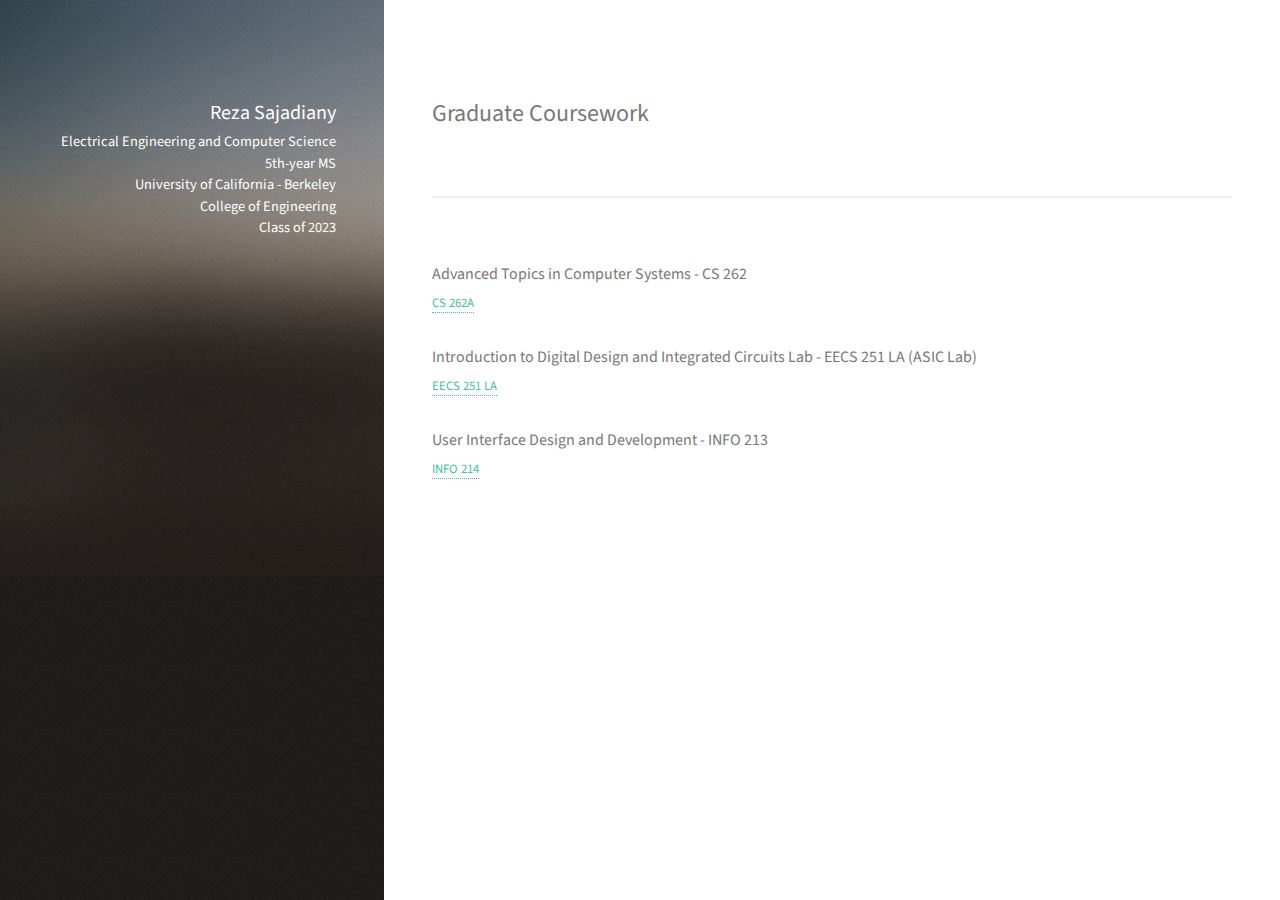
==== grad.html @ 06051156 "ugrad and grad courses" ====
<!DOCTYPE HTML>

<html>
	<head>
		<title>Reza Sajadiany</title>
		<link rel="icon" type="image/png" href="images/console.png" >
		<meta charset="utf-8" />
		<meta name="viewport" content="width=device-width, initial-scale=1, user-scalable=no" />
		<link rel="stylesheet" href="assets/css/main.css" />
		
	</head>
	<body class="is-preload">
	<!-- Header -->
			<header id="header">
				<div class="inner">
					<h1><strong>Reza Sajadiany</strong>
					<h5>Electrical Engineering and Computer Science 5th-year MS</br>University of California - Berkeley</br>College of Engineering<br>Class of 2023</h5>
				</div>
			</header>
		<!-- Main -->
		<!-- Main -->
			<div id="main">
				<!-- zero -->
				<!-- one -->
        <h2>Graduate Coursework</h2>
					<section id="three">
						<div class="row">
							<article class="col-6 col-12-xsmall work-item">
								<h3>Advanced Topics in Computer Systems - CS 262</h3>
								<p><a href="https://people.eecs.berkeley.edu/~kubitron/courses/cs262a-F21/" target=blank> CS 262A</a></p>
							</article>
							<article class="col-12-xsmall work-item">
								<h3>Introduction to Digital Design and Integrated Circuits Lab - EECS 251 LA (ASIC Lab)</h3>
								<p><a href="https://classes.berkeley.edu/content/2022-fall-eecs-251la-103-lab-103" target=blank> EECS 251 LA</a></p>
							</article>
							<article class="col-12-xsmall work-item">
								<h3>User Interface Design and Development - INFO 213</h3>
								<p><a href="https://classes.berkeley.edu/content/2022-fall-info-213-001-lec-001" target=blank> INFO 214</a></p>
							</article>
						</div>
					</section>


		<!-- Scripts -->
			<script src="assets/js/jquery.min.js"></script>
			<script src="assets/js/jquery.poptrox.min.js"></script>
			<script src="assets/js/browser.min.js"></script>
			<script src="assets/js/breakpoints.min.js"></script>
			<script src="assets/js/util.js"></script>
			<script src="assets/js/main.js"></script>

	</body>
</html>
---- assets/css/main.css ----
@import url("fontawesome-all.min.css");
@import url("https://fonts.googleapis.com/css?family=Source+Sans+Pro:400,400italic");

/*
	Strata by HTML5 UP
	html5up.net | @ajlkn
	Free for personal and commercial use under the CCA 3.0 license (html5up.net/license)
*/

html, body, div, span, applet, object,
iframe, h1, h2, h3, h4, h5, h6, p, blockquote,
pre, a, abbr, acronym, address, big, cite,
code, del, dfn, em, img, ins, kbd, q, s, samp,
small, strike, strong, sub, sup, tt, var, b,
u, i, center, dl, dt, dd, ol, ul, li, fieldset,
form, label, legend, table, caption, tbody,
tfoot, thead, tr, th, td, article, aside,
canvas, details, embed, figure, figcaption,
footer, header, hgroup, menu, nav, output, ruby,
section, summary, time, mark, audio, video {
	margin: 0;
	padding: 0;
	border: 0;
	font-size: 100%;
	font: inherit;
	vertical-align: baseline;}

article, aside, details, figcaption, figure,
footer, header, hgroup, menu, nav, section {
	display: block;}

body {
	line-height: 1;
}


ol, ul {
	list-style: none;
}

blockquote, q {
	quotes: none;
}

	blockquote:before, blockquote:after, q:before, q:after {
		content: '';
		content: none;
	}

table {
	border-collapse: collapse;
	border-spacing: 0;
}

body {
	-webkit-text-size-adjust: none;
}

mark {
	background-color: transparent;
	color: inherit;
}

input::-moz-focus-inner {
	border: 0;
	padding: 0;
}

input, select, textarea {
	-moz-appearance: none;
	-webkit-appearance: none;
	-ms-appearance: none;
	appearance: none;
}

/* Basic */

	html {
		box-sizing: border-box;
	}

	*, *:before, *:after {
		box-sizing: inherit;
	}

	body {
		background: #fff;
	}

		body.is-preload *, body.is-preload *:before, body.is-preload *:after {
			-moz-animation: none !important;
			-webkit-animation: none !important;
			-ms-animation: none !important;
			animation: none !important;
			-moz-transition: none !important;
			-webkit-transition: none !important;
			-ms-transition: none !important;
			transition: none !important;
		}

	body, input, select, textarea {
		color: #a2a2a2;
		font-family: "Source Sans Pro", Helvetica, sans-serif;
		font-size: 16pt;
		font-weight: 400;
		line-height: 1.75em;
	}

	a {
		-moz-transition: color 0.2s ease-in-out, border-color 0.2s ease-in-out;
		-webkit-transition: color 0.2s ease-in-out, border-color 0.2s ease-in-out;
		-ms-transition: color 0.2s ease-in-out, border-color 0.2s ease-in-out;
		transition: color 0.2s ease-in-out, border-color 0.2s ease-in-out;
		border-bottom: dotted 1px;
		color: #49bf9d;
		text-decoration: none;
	}

		a:hover {
			border-bottom-color: transparent;
			color: #49bf9d !important;
			text-decoration: none;
		}

	strong, b {
		color: #787878;
		font-weight: 400;
	}

	em, i {
		font-style: italic;
	}

	p {
		margin: 0 0 2em 0;
	}

	h1, h2, h3, h4, h5, h6 {
		color: #787878;
		font-weight: 400;
		line-height: 1em;
		margin: 0 0 1em 0;
	}

		h1 a, h2 a, h3 a, h4 a, h5 a, h6 a {
			color: inherit;
			text-decoration: none;
		}

	h1 {
		font-size: 2em;
		line-height: 1.5em;
	}

	h2 {
		font-size: 1.5em;
		line-height: 1.5em;
	}

	h3 {
		font-size: 1.25em;
		line-height: 1.5em;
	}

	h4 {
		font-size: 1.1em;
		line-height: 1.5em;
	}

	h5 {
		font-size: 0.9em;
		line-height: 1.5em;
	}

	h6 {
		font-size: 0.7em;
		line-height: 1.5em;
	}

	sub {
		font-size: 0.8em;
		position: relative;
		top: 0.5em;
	}

	sup {
		font-size: 0.8em;
		position: relative;
		top: -0.5em;
	}

	hr {
		border: 0;
		border-bottom: solid 2px #efefef;
		margin: 2em 0;
	}

		hr.major {
			margin: 3em 0;
		}

	blockquote {
		border-left: solid 6px #efefef;
		font-style: italic;
		margin: 0 0 2em 0;
		padding: 0.5em 0 0.5em 1.5em;
	}

	code {
		background: #f7f7f7;
		border-radius: 0.35em;
		border: solid 2px #efefef;
		font-family: "Courier New", monospace;
		font-size: 0.9em;
		margin: 0 0.25em;
		padding: 0.25em 0.65em;
	}

	pre {
		-webkit-overflow-scrolling: touch;
		font-family: "Courier New", monospace;
		font-size: 0.9em;
		margin: 0 0 2em 0;
	}

		pre code {
			display: block;
			line-height: 1.75em;
			padding: 1em 1.5em;
			overflow-x: auto;
		}

	.align-left {
		text-align: left;
	}

	.align-center {
		text-align: center;
	}

	.align-right {
		text-align: right;
	}

/* Container */

	.container {
		margin: 0 auto;
		max-width: calc(100% - 4em);
		width: 100%;
	}

		.container.xsmall {
			width: 25%;
		}

		.container.small {
			width: 50%;
		}

		.container.medium {
			width: 75%;
		}

		.container.large {
			width: 125%;
		}

		.container.xlarge {
			width: 150%;
		}

		.container.max {
			width: 100%;
		}

		@media screen and (max-width: 980px) {

			.container {
				width: 100% !important;
				max-width: 100% !important;
			}

		}

		@media screen and (max-width: 480px) {

			.container {
				max-width: calc(100% - 3em);
			}

		}

/* Row */

	.row {
		display: flex;
		flex-wrap: wrap;
		box-sizing: border-box;
		align-items: stretch;
	}

		.row > * {
			box-sizing: border-box;
		}

		.row.gtr-uniform > * > :last-child {
			margin-bottom: 0;
		}

		.row.aln-left {
			justify-content: flex-start;
		}

		.row.aln-center {
			justify-content: center;
		}

		.row.aln-right {
			justify-content: flex-end;
		}

		.row.aln-top {
			align-items: flex-start;
		}

		.row.aln-middle {
			align-items: center;
		}

		.row.aln-bottom {
			align-items: flex-end;
		}

		.row > .imp {
			order: -1;
		}

		.row > .col-1 {
			width: 8.33333%;
		}

		.row > .off-1 {
			margin-left: 8.33333%;
		}

		.row > .col-2 {
			width: 16.66667%;
		}

		.row > .off-2 {
			margin-left: 16.66667%;
		}

		.row > .col-3 {
			width: 25%;
		}

		.row > .off-3 {
			margin-left: 25%;
		}

		.row > .col-4 {
			width: 33.33333%;
		}

		.row > .off-4 {
			margin-left: 33.33333%;
		}

		.row > .col-5 {
			width: 41.66667%;
		}

		.row > .off-5 {
			margin-left: 41.66667%;
		}

		.row > .col-6 {
			width: 50%;
		}

		.row > .off-6 {
			margin-left: 50%;
		}

		.row > .col-7 {
			width: 58.33333%;
		}

		.row > .off-7 {
			margin-left: 58.33333%;
		}

		.row > .col-8 {
			width: 66.66667%;
		}

		.row > .off-8 {
			margin-left: 66.66667%;
		}

		.row > .col-9 {
			width: 75%;
		}

		.row > .off-9 {
			margin-left: 75%;
		}

		.row > .col-10 {
			width: 83.33333%;
		}

		.row > .off-10 {
			margin-left: 83.33333%;
		}

		.row > .col-11 {
			width: 91.66667%;
		}

		.row > .off-11 {
			margin-left: 91.66667%;
		}

		.row > .col-12 {
			width: 100%;
		}

		.row > .off-12 {
			margin-left: 100%;
		}

		.row.gtr-0 {
			margin-top: 0;
			margin-left: 0em;
		}

			.row.gtr-0 > * {
				padding: 0 0 0 0em;
			}

			.row.gtr-0.gtr-uniform {
				margin-top: 0em;
			}

				.row.gtr-0.gtr-uniform > * {
					padding-top: 0em;
				}

		.row.gtr-25 {
			margin-top: 0;
			margin-left: -0.625em;
		}

			.row.gtr-25 > * {
				padding: 0 0 0 0.625em;
			}

			.row.gtr-25.gtr-uniform {
				margin-top: -0.625em;
			}

				.row.gtr-25.gtr-uniform > * {
					padding-top: 0.625em;
				}

		.row.gtr-50 {
			margin-top: 0;
			margin-left: -1.25em;
		}

			.row.gtr-50 > * {
				padding: 0 0 0 1.25em;
			}

			.row.gtr-50.gtr-uniform {
				margin-top: -1.25em;
			}

				.row.gtr-50.gtr-uniform > * {
					padding-top: 1.25em;
				}

		.row {
			margin-top: 0;
			margin-left: -2.5em;
		}

			.row > * {
				padding: 0 0 0 2.5em;
			}

			.row.gtr-uniform {
				margin-top: -2.5em;
			}

				.row.gtr-uniform > * {
					padding-top: 2.5em;
				}

		.row.gtr-150 {
			margin-top: 0;
			margin-left: -3.75em;
		}

			.row.gtr-150 > * {
				padding: 0 0 0 3.75em;
			}

			.row.gtr-150.gtr-uniform {
				margin-top: -3.75em;
			}

				.row.gtr-150.gtr-uniform > * {
					padding-top: 3.75em;
				}

		.row.gtr-200 {
			margin-top: 0;
			margin-left: -5em;
		}

			.row.gtr-200 > * {
				padding: 0 0 0 5em;
			}

			.row.gtr-200.gtr-uniform {
				margin-top: -5em;
			}

				.row.gtr-200.gtr-uniform > * {
					padding-top: 5em;
				}

		@media screen and (max-width: 1800px) {

			.row {
				display: flex;
				flex-wrap: wrap;
				box-sizing: border-box;
				align-items: stretch;
			}

				.row > * {
					box-sizing: border-box;
				}

				.row.gtr-uniform > * > :last-child {
					margin-bottom: 0;
				}

				.row.aln-left {
					justify-content: flex-start;
				}

				.row.aln-center {
					justify-content: center;
				}

				.row.aln-right {
					justify-content: flex-end;
				}

				.row.aln-top {
					align-items: flex-start;
				}

				.row.aln-middle {
					align-items: center;
				}

				.row.aln-bottom {
					align-items: flex-end;
				}

				.row > .imp-xlarge {
					order: -1;
				}

				.row > .col-1-xlarge {
					width: 8.33333%;
				}

				.row > .off-1-xlarge {
					margin-left: 8.33333%;
				}

				.row > .col-2-xlarge {
					width: 16.66667%;
				}

				.row > .off-2-xlarge {
					margin-left: 16.66667%;
				}

				.row > .col-3-xlarge {
					width: 25%;
				}

				.row > .off-3-xlarge {
					margin-left: 25%;
				}

				.row > .col-4-xlarge {
					width: 33.33333%;
				}

				.row > .off-4-xlarge {
					margin-left: 33.33333%;
				}

				.row > .col-5-xlarge {
					width: 41.66667%;
				}

				.row > .off-5-xlarge {
					margin-left: 41.66667%;
				}

				.row > .col-6-xlarge {
					width: 50%;
				}

				.row > .off-6-xlarge {
					margin-left: 50%;
				}

				.row > .col-7-xlarge {
					width: 58.33333%;
				}

				.row > .off-7-xlarge {
					margin-left: 58.33333%;
				}

				.row > .col-8-xlarge {
					width: 66.66667%;
				}

				.row > .off-8-xlarge {
					margin-left: 66.66667%;
				}

				.row > .col-9-xlarge {
					width: 75%;
				}

				.row > .off-9-xlarge {
					margin-left: 75%;
				}

				.row > .col-10-xlarge {
					width: 83.33333%;
				}

				.row > .off-10-xlarge {
					margin-left: 83.33333%;
				}

				.row > .col-11-xlarge {
					width: 91.66667%;
				}

				.row > .off-11-xlarge {
					margin-left: 91.66667%;
				}

				.row > .col-12-xlarge {
					width: 100%;
				}

				.row > .off-12-xlarge {
					margin-left: 100%;
				}

				.row.gtr-0 {
					margin-top: 0;
					margin-left: 0em;
				}

					.row.gtr-0 > * {
						padding: 0 0 0 0em;
					}

					.row.gtr-0.gtr-uniform {
						margin-top: 0em;
					}

						.row.gtr-0.gtr-uniform > * {
							padding-top: 0em;
						}

				.row.gtr-25 {
					margin-top: 0;
					margin-left: -0.625em;
				}

					.row.gtr-25 > * {
						padding: 0 0 0 0.625em;
					}

					.row.gtr-25.gtr-uniform {
						margin-top: -0.625em;
					}

						.row.gtr-25.gtr-uniform > * {
							padding-top: 0.625em;
						}

				.row.gtr-50 {
					margin-top: 0;
					margin-left: -1.25em;
				}

					.row.gtr-50 > * {
						padding: 0 0 0 1.25em;
					}

					.row.gtr-50.gtr-uniform {
						margin-top: -1.25em;
					}

						.row.gtr-50.gtr-uniform > * {
							padding-top: 1.25em;
						}

				.row {
					margin-top: 0;
					margin-left: -2.5em;
				}

					.row > * {
						padding: 0 0 0 2.5em;
					}

					.row.gtr-uniform {
						margin-top: -2.5em;
					}

						.row.gtr-uniform > * {
							padding-top: 2.5em;
						}

				.row.gtr-150 {
					margin-top: 0;
					margin-left: -3.75em;
				}

					.row.gtr-150 > * {
						padding: 0 0 0 3.75em;
					}

					.row.gtr-150.gtr-uniform {
						margin-top: -3.75em;
					}

						.row.gtr-150.gtr-uniform > * {
							padding-top: 3.75em;
						}

				.row.gtr-200 {
					margin-top: 0;
					margin-left: -5em;
				}

					.row.gtr-200 > * {
						padding: 0 0 0 5em;
					}

					.row.gtr-200.gtr-uniform {
						margin-top: -5em;
					}

						.row.gtr-200.gtr-uniform > * {
							padding-top: 5em;
						}

		}

		@media screen and (max-width: 1280px) {

			.row {
				display: flex;
				flex-wrap: wrap;
				box-sizing: border-box;
				align-items: stretch;
			}

				.row > * {
					box-sizing: border-box;
				}

				.row.gtr-uniform > * > :last-child {
					margin-bottom: 0;
				}

				.row.aln-left {
					justify-content: flex-start;
				}

				.row.aln-center {
					justify-content: center;
				}

				.row.aln-right {
					justify-content: flex-end;
				}

				.row.aln-top {
					align-items: flex-start;
				}

				.row.aln-middle {
					align-items: center;
				}

				.row.aln-bottom {
					align-items: flex-end;
				}

				.row > .imp-large {
					order: -1;
				}

				.row > .col-1-large {
					width: 8.33333%;
				}

				.row > .off-1-large {
					margin-left: 8.33333%;
				}

				.row > .col-2-large {
					width: 16.66667%;
				}

				.row > .off-2-large {
					margin-left: 16.66667%;
				}

				.row > .col-3-large {
					width: 25%;
				}

				.row > .off-3-large {
					margin-left: 25%;
				}

				.row > .col-4-large {
					width: 33.33333%;
				}

				.row > .off-4-large {
					margin-left: 33.33333%;
				}

				.row > .col-5-large {
					width: 41.66667%;
				}

				.row > .off-5-large {
					margin-left: 41.66667%;
				}

				.row > .col-6-large {
					width: 50%;
				}

				.row > .off-6-large {
					margin-left: 50%;
				}

				.row > .col-7-large {
					width: 58.33333%;
				}

				.row > .off-7-large {
					margin-left: 58.33333%;
				}

				.row > .col-8-large {
					width: 66.66667%;
				}

				.row > .off-8-large {
					margin-left: 66.66667%;
				}

				.row > .col-9-large {
					width: 75%;
				}

				.row > .off-9-large {
					margin-left: 75%;
				}

				.row > .col-10-large {
					width: 83.33333%;
				}

				.row > .off-10-large {
					margin-left: 83.33333%;
				}

				.row > .col-11-large {
					width: 91.66667%;
				}

				.row > .off-11-large {
					margin-left: 91.66667%;
				}

				.row > .col-12-large {
					width: 100%;
				}

				.row > .off-12-large {
					margin-left: 100%;
				}

				.row.gtr-0 {
					margin-top: 0;
					margin-left: 0em;
				}

					.row.gtr-0 > * {
						padding: 0 0 0 0em;
					}

					.row.gtr-0.gtr-uniform {
						margin-top: 0em;
					}

						.row.gtr-0.gtr-uniform > * {
							padding-top: 0em;
						}

				.row.gtr-25 {
					margin-top: 0;
					margin-left: -0.5em;
				}

					.row.gtr-25 > * {
						padding: 0 0 0 0.5em;
					}

					.row.gtr-25.gtr-uniform {
						margin-top: -0.5em;
					}

						.row.gtr-25.gtr-uniform > * {
							padding-top: 0.5em;
						}

				.row.gtr-50 {
					margin-top: 0;
					margin-left: -1em;
				}

					.row.gtr-50 > * {
						padding: 0 0 0 1em;
					}

					.row.gtr-50.gtr-uniform {
						margin-top: -1em;
					}

						.row.gtr-50.gtr-uniform > * {
							padding-top: 1em;
						}

				.row {
					margin-top: 0;
					margin-left: -2em;
				}

					.row > * {
						padding: 0 0 0 2em;
					}

					.row.gtr-uniform {
						margin-top: -2em;
					}

						.row.gtr-uniform > * {
							padding-top: 2em;
						}

				.row.gtr-150 {
					margin-top: 0;
					margin-left: -3em;
				}

					.row.gtr-150 > * {
						padding: 0 0 0 3em;
					}

					.row.gtr-150.gtr-uniform {
						margin-top: -3em;
					}

						.row.gtr-150.gtr-uniform > * {
							padding-top: 3em;
						}

				.row.gtr-200 {
					margin-top: 0;
					margin-left: -4em;
				}

					.row.gtr-200 > * {
						padding: 0 0 0 4em;
					}

					.row.gtr-200.gtr-uniform {
						margin-top: -4em;
					}

						.row.gtr-200.gtr-uniform > * {
							padding-top: 4em;
						}

		}

		@media screen and (max-width: 980px) {

			.row {
				display: flex;
				flex-wrap: wrap;
				box-sizing: border-box;
				align-items: stretch;
			}

				.row > * {
					box-sizing: border-box;
				}

				.row.gtr-uniform > * > :last-child {
					margin-bottom: 0;
				}

				.row.aln-left {
					justify-content: flex-start;
				}

				.row.aln-center {
					justify-content: center;
				}

				.row.aln-right {
					justify-content: flex-end;
				}

				.row.aln-top {
					align-items: flex-start;
				}

				.row.aln-middle {
					align-items: center;
				}

				.row.aln-bottom {
					align-items: flex-end;
				}

				.row > .imp-medium {
					order: -1;
				}

				.row > .col-1-medium {
					width: 8.33333%;
				}

				.row > .off-1-medium {
					margin-left: 8.33333%;
				}

				.row > .col-2-medium {
					width: 16.66667%;
				}

				.row > .off-2-medium {
					margin-left: 16.66667%;
				}

				.row > .col-3-medium {
					width: 25%;
				}

				.row > .off-3-medium {
					margin-left: 25%;
				}

				.row > .col-4-medium {
					width: 33.33333%;
				}

				.row > .off-4-medium {
					margin-left: 33.33333%;
				}

				.row > .col-5-medium {
					width: 41.66667%;
				}

				.row > .off-5-medium {
					margin-left: 41.66667%;
				}

				.row > .col-6-medium {
					width: 50%;
				}

				.row > .off-6-medium {
					margin-left: 50%;
				}

				.row > .col-7-medium {
					width: 58.33333%;
				}

				.row > .off-7-medium {
					margin-left: 58.33333%;
				}

				.row > .col-8-medium {
					width: 66.66667%;
				}

				.row > .off-8-medium {
					margin-left: 66.66667%;
				}

				.row > .col-9-medium {
					width: 75%;
				}

				.row > .off-9-medium {
					margin-left: 75%;
				}

				.row > .col-10-medium {
					width: 83.33333%;
				}

				.row > .off-10-medium {
					margin-left: 83.33333%;
				}

				.row > .col-11-medium {
					width: 91.66667%;
				}

				.row > .off-11-medium {
					margin-left: 91.66667%;
				}

				.row > .col-12-medium {
					width: 100%;
				}

				.row > .off-12-medium {
					margin-left: 100%;
				}

				.row.gtr-0 {
					margin-top: 0;
					margin-left: 0em;
				}

					.row.gtr-0 > * {
						padding: 0 0 0 0em;
					}

					.row.gtr-0.gtr-uniform {
						margin-top: 0em;
					}

						.row.gtr-0.gtr-uniform > * {
							padding-top: 0em;
						}

				.row.gtr-25 {
					margin-top: 0;
					margin-left: -0.5em;
				}

					.row.gtr-25 > * {
						padding: 0 0 0 0.5em;
					}

					.row.gtr-25.gtr-uniform {
						margin-top: -0.5em;
					}

						.row.gtr-25.gtr-uniform > * {
							padding-top: 0.5em;
						}

				.row.gtr-50 {
					margin-top: 0;
					margin-left: -1em;
				}

					.row.gtr-50 > * {
						padding: 0 0 0 1em;
					}

					.row.gtr-50.gtr-uniform {
						margin-top: -1em;
					}

						.row.gtr-50.gtr-uniform > * {
							padding-top: 1em;
						}

				.row {
					margin-top: 0;
					margin-left: -2em;
				}

					.row > * {
						padding: 0 0 0 2em;
					}

					.row.gtr-uniform {
						margin-top: -2em;
					}

						.row.gtr-uniform > * {
							padding-top: 2em;
						}

				.row.gtr-150 {
					margin-top: 0;
					margin-left: -3em;
				}

					.row.gtr-150 > * {
						padding: 0 0 0 3em;
					}

					.row.gtr-150.gtr-uniform {
						margin-top: -3em;
					}

						.row.gtr-150.gtr-uniform > * {
							padding-top: 3em;
						}

				.row.gtr-200 {
					margin-top: 0;
					margin-left: -4em;
				}

					.row.gtr-200 > * {
						padding: 0 0 0 4em;
					}

					.row.gtr-200.gtr-uniform {
						margin-top: -4em;
					}

						.row.gtr-200.gtr-uniform > * {
							padding-top: 4em;
						}

		}

		@media screen and (max-width: 736px) {

			.row {
				display: flex;
				flex-wrap: wrap;
				box-sizing: border-box;
				align-items: stretch;
			}

				.row > * {
					box-sizing: border-box;
				}

				.row.gtr-uniform > * > :last-child {
					margin-bottom: 0;
				}

				.row.aln-left {
					justify-content: flex-start;
				}

				.row.aln-center {
					justify-content: center;
				}

				.row.aln-right {
					justify-content: flex-end;
				}

				.row.aln-top {
					align-items: flex-start;
				}

				.row.aln-middle {
					align-items: center;
				}

				.row.aln-bottom {
					align-items: flex-end;
				}

				.row > .imp-small {
					order: -1;
				}

				.row > .col-1-small {
					width: 8.33333%;
				}

				.row > .off-1-small {
					margin-left: 8.33333%;
				}

				.row > .col-2-small {
					width: 16.66667%;
				}

				.row > .off-2-small {
					margin-left: 16.66667%;
				}

				.row > .col-3-small {
					width: 25%;
				}

				.row > .off-3-small {
					margin-left: 25%;
				}

				.row > .col-4-small {
					width: 33.33333%;
				}

				.row > .off-4-small {
					margin-left: 33.33333%;
				}

				.row > .col-5-small {
					width: 41.66667%;
				}

				.row > .off-5-small {
					margin-left: 41.66667%;
				}

				.row > .col-6-small {
					width: 50%;
				}

				.row > .off-6-small {
					margin-left: 50%;
				}

				.row > .col-7-small {
					width: 58.33333%;
				}

				.row > .off-7-small {
					margin-left: 58.33333%;
				}

				.row > .col-8-small {
					width: 66.66667%;
				}

				.row > .off-8-small {
					margin-left: 66.66667%;
				}

				.row > .col-9-small {
					width: 75%;
				}

				.row > .off-9-small {
					margin-left: 75%;
				}

				.row > .col-10-small {
					width: 83.33333%;
				}

				.row > .off-10-small {
					margin-left: 83.33333%;
				}

				.row > .col-11-small {
					width: 91.66667%;
				}

				.row > .off-11-small {
					margin-left: 91.66667%;
				}

				.row > .col-12-small {
					width: 100%;
				}

				.row > .off-12-small {
					margin-left: 100%;
				}

				.row.gtr-0 {
					margin-top: 0;
					margin-left: 0em;
				}

					.row.gtr-0 > * {
						padding: 0 0 0 0em;
					}

					.row.gtr-0.gtr-uniform {
						margin-top: 0em;
					}

						.row.gtr-0.gtr-uniform > * {
							padding-top: 0em;
						}

				.row.gtr-25 {
					margin-top: 0;
					margin-left: -0.375em;
				}

					.row.gtr-25 > * {
						padding: 0 0 0 0.375em;
					}

					.row.gtr-25.gtr-uniform {
						margin-top: -0.375em;
					}

						.row.gtr-25.gtr-uniform > * {
							padding-top: 0.375em;
						}

				.row.gtr-50 {
					margin-top: 0;
					margin-left: -0.75em;
				}

					.row.gtr-50 > * {
						padding: 0 0 0 0.75em;
					}

					.row.gtr-50.gtr-uniform {
						margin-top: -0.75em;
					}

						.row.gtr-50.gtr-uniform > * {
							padding-top: 0.75em;
						}

				.row {
					margin-top: 0;
					margin-left: -1.5em;
				}

					.row > * {
						padding: 0 0 0 1.5em;
					}

					.row.gtr-uniform {
						margin-top: -1.5em;
					}

						.row.gtr-uniform > * {
							padding-top: 1.5em;
						}

				.row.gtr-150 {
					margin-top: 0;
					margin-left: -2.25em;
				}

					.row.gtr-150 > * {
						padding: 0 0 0 2.25em;
					}

					.row.gtr-150.gtr-uniform {
						margin-top: -2.25em;
					}

						.row.gtr-150.gtr-uniform > * {
							padding-top: 2.25em;
						}

				.row.gtr-200 {
					margin-top: 0;
					margin-left: -3em;
				}

					.row.gtr-200 > * {
						padding: 0 0 0 3em;
					}

					.row.gtr-200.gtr-uniform {
						margin-top: -3em;
					}

						.row.gtr-200.gtr-uniform > * {
							padding-top: 3em;
						}

		}

		@media screen and (max-width: 480px) {

			.row {
				display: flex;
				flex-wrap: wrap;
				box-sizing: border-box;
				align-items: stretch;
			}

				.row > * {
					box-sizing: border-box;
				}

				.row.gtr-uniform > * > :last-child {
					margin-bottom: 0;
				}

				.row.aln-left {
					justify-content: flex-start;
				}

				.row.aln-center {
					justify-content: center;
				}

				.row.aln-right {
					justify-content: flex-end;
				}

				.row.aln-top {
					align-items: flex-start;
				}

				.row.aln-middle {
					align-items: center;
				}

				.row.aln-bottom {
					align-items: flex-end;
				}

				.row > .imp-xsmall {
					order: -1;
				}

				.row > .col-1-xsmall {
					width: 8.33333%;
				}

				.row > .off-1-xsmall {
					margin-left: 8.33333%;
				}

				.row > .col-2-xsmall {
					width: 16.66667%;
				}

				.row > .off-2-xsmall {
					margin-left: 16.66667%;
				}

				.row > .col-3-xsmall {
					width: 25%;
				}

				.row > .off-3-xsmall {
					margin-left: 25%;
				}

				.row > .col-4-xsmall {
					width: 33.33333%;
				}

				.row > .off-4-xsmall {
					margin-left: 33.33333%;
				}

				.row > .col-5-xsmall {
					width: 41.66667%;
				}

				.row > .off-5-xsmall {
					margin-left: 41.66667%;
				}

				.row > .col-6-xsmall {
					width: 50%;
				}

				.row > .off-6-xsmall {
					margin-left: 50%;
				}

				.row > .col-7-xsmall {
					width: 58.33333%;
				}

				.row > .off-7-xsmall {
					margin-left: 58.33333%;
				}

				.row > .col-8-xsmall {
					width: 66.66667%;
				}

				.row > .off-8-xsmall {
					margin-left: 66.66667%;
				}

				.row > .col-9-xsmall {
					width: 75%;
				}

				.row > .off-9-xsmall {
					margin-left: 75%;
				}

				.row > .col-10-xsmall {
					width: 83.33333%;
				}

				.row > .off-10-xsmall {
					margin-left: 83.33333%;
				}

				.row > .col-11-xsmall {
					width: 91.66667%;
				}

				.row > .off-11-xsmall {
					margin-left: 91.66667%;
				}

				.row > .col-12-xsmall {
					width: 100%;
				}

				.row > .off-12-xsmall {
					margin-left: 100%;
				}

				.row.gtr-0 {
					margin-top: 0;
					margin-left: 0em;
				}

					.row.gtr-0 > * {
						padding: 0 0 0 0em;
					}

					.row.gtr-0.gtr-uniform {
						margin-top: 0em;
					}

						.row.gtr-0.gtr-uniform > * {
							padding-top: 0em;
						}

				.row.gtr-25 {
					margin-top: 0;
					margin-left: -0.375em;
				}

					.row.gtr-25 > * {
						padding: 0 0 0 0.375em;
					}

					.row.gtr-25.gtr-uniform {
						margin-top: -0.375em;
					}

						.row.gtr-25.gtr-uniform > * {
							padding-top: 0.375em;
						}

				.row.gtr-50 {
					margin-top: 0;
					margin-left: -0.75em;
				}

					.row.gtr-50 > * {
						padding: 0 0 0 0.75em;
					}

					.row.gtr-50.gtr-uniform {
						margin-top: -0.75em;
					}

						.row.gtr-50.gtr-uniform > * {
							padding-top: 0.75em;
						}

				.row {
					margin-top: 0;
					margin-left: -1.5em;
				}

					.row > * {
						padding: 0 0 0 1.5em;
					}

					.row.gtr-uniform {
						margin-top: -1.5em;
					}

						.row.gtr-uniform > * {
							padding-top: 1.5em;
						}

				.row.gtr-150 {
					margin-top: 0;
					margin-left: -2.25em;
				}

					.row.gtr-150 > * {
						padding: 0 0 0 2.25em;
					}

					.row.gtr-150.gtr-uniform {
						margin-top: -2.25em;
					}

						.row.gtr-150.gtr-uniform > * {
							padding-top: 2.25em;
						}

				.row.gtr-200 {
					margin-top: 0;
					margin-left: -3em;
				}

					.row.gtr-200 > * {
						padding: 0 0 0 3em;
					}

					.row.gtr-200.gtr-uniform {
						margin-top: -3em;
					}

						.row.gtr-200.gtr-uniform > * {
							padding-top: 3em;
						}

		}

/* Section/Article */

	section.special, article.special {
		text-align: center;
	}

	header p {
		color: #b2b2b2;
		position: relative;
		margin: 0 0 1.5em 0;
	}

	header h2 + p {
		font-size: 1.25em;
		margin-top: -1em;
		line-height: 1.5em;
	}

	header h3 + p {
		font-size: 1.1em;
		margin-top: -0.8em;
		line-height: 1.5em;
	}

	header h4 + p,
	header h5 + p,
	header h6 + p {
		font-size: 0.9em;
		margin-top: -0.6em;
		line-height: 1.5em;
	}

	header.major h2 {
		font-size: 2em;
	}

/* Form */

	form {
		margin: 0 0 2em 0;
	}

	label {
		color: #787878;
		display: block;
		font-size: 0.9em;
		font-weight: 400;
		margin: 0 0 1em 0;
	}

	input[type="text"],
	input[type="password"],
	input[type="email"],
	select,
	textarea {
		-moz-appearance: none;
		-webkit-appearance: none;
		-ms-appearance: none;
		appearance: none;
		background: #f7f7f7;
		border-radius: 0.35em;
		border: solid 2px transparent;
		color: inherit;
		display: block;
		outline: 0;
		padding: 0 0.75em;
		text-decoration: none;
		width: 100%;
	}

		input[type="text"]:invalid,
		input[type="password"]:invalid,
		input[type="email"]:invalid,
		select:invalid,
		textarea:invalid {
			box-shadow: none;
		}

		input[type="text"]:focus,
		input[type="password"]:focus,
		input[type="email"]:focus,
		select:focus,
		textarea:focus {
			border-color: #49bf9d;
		}

	select {
		background-image: url("data:image/svg+xml;charset=utf8,%3Csvg xmlns='http://www.w3.org/2000/svg' width='40' height='40' preserveAspectRatio='none' viewBox='0 0 40 40'%3E%3Cpath d='M9.4,12.3l10.4,10.4l10.4-10.4c0.2-0.2,0.5-0.4,0.9-0.4c0.3,0,0.6,0.1,0.9,0.4l3.3,3.3c0.2,0.2,0.4,0.5,0.4,0.9 c0,0.4-0.1,0.6-0.4,0.9L20.7,31.9c-0.2,0.2-0.5,0.4-0.9,0.4c-0.3,0-0.6-0.1-0.9-0.4L4.3,17.3c-0.2-0.2-0.4-0.5-0.4-0.9 c0-0.4,0.1-0.6,0.4-0.9l3.3-3.3c0.2-0.2,0.5-0.4,0.9-0.4S9.1,12.1,9.4,12.3z' fill='%23dfdfdf' /%3E%3C/svg%3E");
		background-size: 1.25rem;
		background-repeat: no-repeat;
		background-position: calc(100% - 1rem) center;
		height: 2.75em;
		padding-right: 2.75em;
		text-overflow: ellipsis;
	}

		select option {
			color: #787878;
			background: #fff;
		}

		select:focus::-ms-value {
			background-color: transparent;
		}

		select::-ms-expand {
			display: none;
		}

	input[type="text"],
	input[type="password"],
	input[type="email"],
	select {
		height: 2.75em;
	}

	textarea {
		padding: 0.75em;
	}

	input[type="checkbox"],
	input[type="radio"] {
		-moz-appearance: none;
		-webkit-appearance: none;
		-ms-appearance: none;
		appearance: none;
		display: block;
		float: left;
		margin-right: -2em;
		opacity: 0;
		width: 1em;
		z-index: -1;
	}

		input[type="checkbox"] + label,
		input[type="radio"] + label {
			text-decoration: none;
			color: #a2a2a2;
			cursor: pointer;
			display: inline-block;
			font-size: 1em;
			font-weight: 400;
			padding-left: 2.4em;
			padding-right: 0.75em;
			position: relative;
		}

			input[type="checkbox"] + label:before,
			input[type="radio"] + label:before {
				-moz-osx-font-smoothing: grayscale;
				-webkit-font-smoothing: antialiased;
				display: inline-block;
				font-style: normal;
				font-variant: normal;
				text-rendering: auto;
				line-height: 1;
				text-transform: none !important;
				font-family: 'Font Awesome 5 Free';
				font-weight: 900;
			}

			input[type="checkbox"] + label:before,
			input[type="radio"] + label:before {
				background: #f7f7f7;
				border-radius: 0.35em;
				border: solid 2px transparent;
				content: '';
				display: inline-block;
				font-size: 0.8em;
				height: 2.0625em;
				left: 0;
				line-height: 1.85625em;
				position: absolute;
				text-align: center;
				top: 0;
				width: 2.0625em;
			}

		input[type="checkbox"]:checked + label:before,
		input[type="radio"]:checked + label:before {
			background: #787878;
			border-color: #787878;
			color: #fff;
			content: '\f00c';
		}

		input[type="checkbox"]:focus + label:before,
		input[type="radio"]:focus + label:before {
			border-color: #49bf9d;
		}

	input[type="checkbox"] + label:before {
		border-radius: 0.35em;
	}

	input[type="radio"] + label:before {
		border-radius: 100%;
	}

	::-webkit-input-placeholder {
		color: #b2b2b2 !important;
		opacity: 1.0;
	}

	:-moz-placeholder {
		color: #b2b2b2 !important;
		opacity: 1.0;
	}

	::-moz-placeholder {
		color: #b2b2b2 !important;
		opacity: 1.0;
	}

	:-ms-input-placeholder {
		color: #b2b2b2 !important;
		opacity: 1.0;
	}

/* Box */

	.box {
		border-radius: 0.35em;
		border: solid 2px #efefef;
		margin-bottom: 2em;
		padding: 1.5em;
	}

		.box > :last-child,
		.box > :last-child > :last-child,
		.box > :last-child > :last-child > :last-child {
			margin-bottom: 0;
		}

		.box.alt {
			border: 0;
			border-radius: 0;
			padding: 0;
		}

/* Icon */

	.icon {
		text-decoration: none;
		border-bottom: none;
		position: relative;
	}

		.icon:before {
			-moz-osx-font-smoothing: grayscale;
			-webkit-font-smoothing: antialiased;
			display: inline-block;
			font-style: normal;
			font-variant: normal;
			text-rendering: auto;
			line-height: 1;
			text-transform: none !important;
			font-family: 'Font Awesome 5 Free';
			font-weight: 400;
		}

		.icon > .label {
			display: none;
		}

		.icon:before {
			line-height: inherit;
		}

		.icon.solid:before {
			font-weight: 900;
		}

		.icon.brands:before {
			font-family: 'Font Awesome 5 Brands';
		}

/* Image */

	.image {
		border-radius: 0.35em;
		border: 0;
		display: inline-block;
		position: relative;
	}

		.image:before {
			-moz-transition: opacity 0.2s ease-in-out;
			-webkit-transition: opacity 0.2s ease-in-out;
			-ms-transition: opacity 0.2s ease-in-out;
			transition: opacity 0.2s ease-in-out;
			background: url("images/overlay.png");
			border-radius: 0.35em;
			content: '';
			display: block;
			height: 100%;
			left: 0;
			opacity: 0.5;
			position: absolute;
			top: 0;
			width: 100%;
		}

		.image.thumb {
			text-align: center;
		}

			.image.thumb:after {
				-moz-transition: opacity 0.2s ease-in-out;
				-webkit-transition: opacity 0.2s ease-in-out;
				-ms-transition: opacity 0.2s ease-in-out;
				transition: opacity 0.2s ease-in-out;
				border-radius: 0.35em;
				border: solid 3px rgba(255, 255, 255, 0.5);
				color: #fff;
				content: 'View';
				display: inline-block;
				font-size: 0.8em;
				font-weight: 400;
				left: 50%;
				line-height: 2.25em;
				margin: -1.25em 0 0 -3em;
				opacity: 0;
				padding: 0 1.5em;
				position: absolute;
				text-align: center;
				text-decoration: none;
				top: 50%;
				white-space: nowrap;
			}

			.image.thumb:hover:after {
				opacity: 1.0;
			}

			.image.thumb:hover:before {
				background: url("images/overlay.png"), url("images/overlay.png");
				opacity: 1.0;
			}

		.image img {
			border-radius: 0.35em;
			display: block;
		}

		.image.left {
			float: left;
			margin: 0 1.5em 1em 0;
			top: 0.25em;
		}

		.image.right {
			float: right;
			margin: 0 0 1em 1.5em;
			top: 0.25em;
		}

		.image.left, .image.right {
			max-width: 40%;
		}

			.image.left img, .image.right img {
				width: 100%;
			}

		.image.fit {
			display: block;
			margin: 0 0 2em 0;
			width: 100%;
		}

			.image.fit img {
				width: 100%;
			}

		.image.avatar {
			border-radius: 100%;
		}

			.image.avatar:before {
				display: none;
			}

			.image.avatar img {
				border-radius: 100%;
				width: 150%;
			}

/* List */

	ol {
		list-style: decimal;
		margin: 0 0 2em 0;
		padding-left: 1.25em;
	}

		ol li {
			padding-left: 0.25em;
		}

	ul {
		list-style: disc;
		margin: 0 0 2em 0;
		padding-left: 1em;
	}

		ul li {
			padding-left: 0.5em;
		}

		ul.alt {
			list-style: none;
			padding-left: 0;
		}

			ul.alt li {
				border-top: solid 2px #efefef;
				padding: 0.5em 0;
			}

				ul.alt li:first-child {
					border-top: 0;
					padding-top: 0;
				}

	dl {
		margin: 0 0 2em 0;
	}

/* Icons */

	ul.icons {
		cursor: default;
		list-style: none;
		padding-left: 0;
	}

		ul.icons li {
			display: inline-block;
			padding: 0 1em 0 0;
		}

			ul.icons li:last-child {
				padding-right: 0;
			}

			ul.icons li .icon:before {
				font-size: 1.5em;
			}

/* Labeled Icons */

	ul.labeled-icons {
		list-style: none;
		padding: 0;
	}

		ul.labeled-icons li {
			line-height: 1.75em;
			margin: 1.5em 0 0 0;
			padding-left: 2.25em;
			position: relative;
		}

			ul.labeled-icons li:first-child {
				margin-top: 0;
			}

			ul.labeled-icons li a {
				color: inherit;
			}

			ul.labeled-icons li h3 {
				color: #b2b2b2;
				left: 0;
				position: absolute;
				text-align: center;
				top: 0;
				width: 1em;
			}

/* Actions */

	ul.actions {
		display: -moz-flex;
		display: -webkit-flex;
		display: -ms-flex;
		display: flex;
		cursor: default;
		list-style: none;
		margin-left: -1em;
		padding-left: 0;
	}

		ul.actions li {
			padding: 0 0 0 1em;
			vertical-align: middle;
		}

		ul.actions.special {
			-moz-justify-content: center;
			-webkit-justify-content: center;
			-ms-justify-content: center;
			justify-content: center;
			width: 100%;
			margin-left: 0;
		}

			ul.actions.special li:first-child {
				padding-left: 0;
			}

		ul.actions.stacked {
			-moz-flex-direction: column;
			-webkit-flex-direction: column;
			-ms-flex-direction: column;
			flex-direction: column;
			margin-left: 0;
		}

			ul.actions.stacked li {
				padding: 1.3em 0 0 0;
			}

				ul.actions.stacked li:first-child {
					padding-top: 0;
				}

		ul.actions.fit {
			width: calc(100% + 1em);
		}

			ul.actions.fit li {
				-moz-flex-grow: 1;
				-webkit-flex-grow: 1;
				-ms-flex-grow: 1;
				flex-grow: 1;
				-moz-flex-shrink: 1;
				-webkit-flex-shrink: 1;
				-ms-flex-shrink: 1;
				flex-shrink: 1;
				width: 100%;
			}

				ul.actions.fit li > * {
					width: 100%;
				}

			ul.actions.fit.stacked {
				width: 100%;
			}

		@media screen and (max-width: 480px) {

			ul.actions:not(.fixed) {
				-moz-flex-direction: column;
				-webkit-flex-direction: column;
				-ms-flex-direction: column;
				flex-direction: column;
				margin-left: 0;
				width: 100% !important;
			}

				ul.actions:not(.fixed) li {
					-moz-flex-grow: 1;
					-webkit-flex-grow: 1;
					-ms-flex-grow: 1;
					flex-grow: 1;
					-moz-flex-shrink: 1;
					-webkit-flex-shrink: 1;
					-ms-flex-shrink: 1;
					flex-shrink: 1;
					padding: 1em 0 0 0;
					text-align: center;
					width: 100%;
				}

					ul.actions:not(.fixed) li > * {
						width: 100%;
					}

					ul.actions:not(.fixed) li:first-child {
						padding-top: 0;
					}

					ul.actions:not(.fixed) li input[type="submit"],
					ul.actions:not(.fixed) li input[type="reset"],
					ul.actions:not(.fixed) li input[type="button"],
					ul.actions:not(.fixed) li button,
					ul.actions:not(.fixed) li .button {
						width: 100%;
					}

						ul.actions:not(.fixed) li input[type="submit"].icon:before,
						ul.actions:not(.fixed) li input[type="reset"].icon:before,
						ul.actions:not(.fixed) li input[type="button"].icon:before,
						ul.actions:not(.fixed) li button.icon:before,
						ul.actions:not(.fixed) li .button.icon:before {
							margin-left: -0.5em;
						}

		}

/* Table */

	.table-wrapper {
		-webkit-overflow-scrolling: touch;
		overflow-x: auto;
	}

	table {
		margin: 0 0 2em 0;
		width: 100%;
	}

		table tbody tr {
			border: solid 1px #efefef;
			border-left: 0;
			border-right: 0;
		}

			table tbody tr:nth-child(2n + 1) {
				background-color: #f7f7f7;
			}

		table td {
			padding: 0.75em 0.75em;
		}

		table th {
			color: #787878;
			font-size: 0.9em;
			font-weight: 400;
			padding: 0 0.75em 0.75em 0.75em;
			text-align: left;
		}

		table thead {
			border-bottom: solid 2px #efefef;
		}

		table tfoot {
			border-top: solid 2px #efefef;
		}

		table.alt {
			border-collapse: separate;
		}

			table.alt tbody tr td {
				border: solid 2px #efefef;
				border-left-width: 0;
				border-top-width: 0;
			}

				table.alt tbody tr td:first-child {
					border-left-width: 2px;
				}

			table.alt tbody tr:first-child td {
				border-top-width: 2px;
			}

			table.alt thead {
				border-bottom: 0;
			}

			table.alt tfoot {
				border-top: 0;
			}

/* Button */

	input[type="submit"],
	input[type="reset"],
	input[type="button"],
	.button {
		-moz-appearance: none;
		-webkit-appearance: none;
		-ms-appearance: none;
		appearance: none;
		-moz-transition: background-color 0.2s ease-in-out, color 0.2s ease-in-out, border-color 0.2s ease-in-out;
		-webkit-transition: background-color 0.2s ease-in-out, color 0.2s ease-in-out, border-color 0.2s ease-in-out;
		-ms-transition: background-color 0.2s ease-in-out, color 0.2s ease-in-out, border-color 0.2s ease-in-out;
		transition: background-color 0.2s ease-in-out, color 0.2s ease-in-out, border-color 0.2s ease-in-out;
		background-color: transparent;
		border-radius: 0.35em;
		border: solid 3px #efefef;
		color: #787878 !important;
		cursor: pointer;
		display: inline-block;
		font-weight: 400;
		height: 3.15em;
		height: calc(2.75em + 6px);
		line-height: 2.75em;
		min-width: 10em;
		padding: 0 1.5em;
		text-align: center;
		text-decoration: none;
		white-space: nowrap;
	}

		input[type="submit"]:hover,
		input[type="reset"]:hover,
		input[type="button"]:hover,
		.button:hover {
			border-color: #49bf9d;
			color: #49bf9d !important;
		}

		input[type="submit"]:active,
		input[type="reset"]:active,
		input[type="button"]:active,
		.button:active {
			background-color: rgba(73, 191, 157, 0.1);
			border-color: #49bf9d;
			color: #49bf9d !important;
		}

		input[type="submit"].icon,
		input[type="reset"].icon,
		input[type="button"].icon,
		.button.icon {
			padding-left: 1.35em;
		}

			input[type="submit"].icon:before,
			input[type="reset"].icon:before,
			input[type="button"].icon:before,
			.button.icon:before {
				margin-right: 0.5em;
			}

		input[type="submit"].fit,
		input[type="reset"].fit,
		input[type="button"].fit,
		.button.fit {
			min-width: 0;
			width: 100%;
		}

		input[type="submit"].small,
		input[type="reset"].small,
		input[type="button"].small,
		.button.small {
			font-size: 0.8em;
		}

		input[type="submit"].large,
		input[type="reset"].large,
		input[type="button"].large,
		.button.large {
			font-size: 1.35em;
		}

		input[type="submit"].primary,
		input[type="reset"].primary,
		input[type="button"].primary,
		.button.primary {
			background-color: #49bf9d;
			border-color: #49bf9d;
			color: #ffffff !important;
		}

			input[type="submit"].primary:hover,
			input[type="reset"].primary:hover,
			input[type="button"].primary:hover,
			.button.primary:hover {
				background-color: #5cc6a7;
				border-color: #5cc6a7;
			}

			input[type="submit"].primary:active,
			input[type="reset"].primary:active,
			input[type="button"].primary:active,
			.button.primary:active {
				background-color: #3eb08f;
				border-color: #3eb08f;
			}

		input[type="submit"].disabled, input[type="submit"]:disabled,
		input[type="reset"].disabled,
		input[type="reset"]:disabled,
		input[type="button"].disabled,
		input[type="button"]:disabled,
		.button.disabled,
		.button:disabled {
			background-color: #e7e7e7 !important;
			border-color: #e7e7e7 !important;
			color: #b2b2b2 !important;
			cursor: default;
		}

/* Work Item */

	.work-item {
		margin: 0 0 2em 0;
	}

		.work-item .image {
			margin: 0 0 1.5em 0;
		}

		.work-item h3 {
			font-size: 1em;
			margin: 0 0 0.5em 0;
		}

		.work-item p {
			font-size: 0.8em;
			line-height: 1.5em;
			margin: 0;
		}

/* Header */

	#header {
		display: -moz-flex;
		display: -webkit-flex;
		display: -ms-flex;
		display: flex;
		-moz-flex-direction: column;
		-webkit-flex-direction: column;
		-ms-flex-direction: column;
		flex-direction: column;
		-moz-align-items: -moz-flex-end;
		-webkit-align-items: -webkit-flex-end;
		-ms-align-items: -ms-flex-end;
		align-items: flex-end;
		-moz-justify-content: space-between;
		-webkit-justify-content: space-between;
		-ms-justify-content: space-between;
		justify-content: space-between;
		background-color: #1f1815;
		background-attachment: scroll,								scroll;
		background-image: url("images/overlay.png"), url("../../images/bg.jpg");
		background-position: top left,							top left;
		background-repeat: repeat,								no-repeat;
		background-size: auto,								150%;
		color: rgba(255, 255, 255, 0.5);
		height: 100%;
		left: 0;
		padding: 8em 4em;
		position: fixed;
		text-align: right;
		top: 0;
		width: 35%;
	}

		#header > * {
			-moz-flex-shrink: 0;
			-webkit-flex-shrink: 0;
			-ms-flex-shrink: 0;
			flex-shrink: 0;
			width: 100%;
		}

		#header > .inner {
			-moz-flex-grow: 1;
			-webkit-flex-grow: 1;
			-ms-flex-grow: 1;
			flex-grow: 1;
			margin: 0 0 2em 0;
		}

		#header strong, #header b {
			color: #ffffff;
		}

		#header h2, #header h3, #header h4, #header h5, #header h6 {
			color: #ffffff;
		}

		#header h1 {
			color: rgba(255, 255, 255, 0.5);
			font-size: 1.35em;
			line-height: 1.75em;
			margin: 0;
		}

		#header .image.avatar {
			margin: 0 0 1em 0;
			width: 6.25em;
		}

/* Footer */

	#footer .icons {
		margin: 1em 0 0 0;
	}

		#footer .icons a {
			color: rgba(255, 255, 255, 0.4);
		}

	#footer .copyright {
		color: rgba(255, 255, 255, 0.4);
		font-size: 0.8em;
		list-style: none;
		margin: 1em 0 0 0;
		padding: 0;
	}

		#footer .copyright li {
			border-left: solid 1px rgba(255, 255, 255, 0.25);
			display: inline-block;
			line-height: 1em;
			margin-left: 0.75em;
			padding-left: 0.75em;
		}

			#footer .copyright li:first-child {
				border-left: 0;
				margin-left: 0;
				padding-left: 0;
			}

			#footer .copyright li a {
				color: inherit;
			}

/* Main */

	#main {
		margin-left: 35%;
		max-width: 54em;
		padding: 8em 4em 4em 4em;
		width: calc(100% - 35%);
	}

		#main > section {
			border-top: solid 2px #efefef;
			margin: 4em 0 0 0;
			padding: 4em 0 0 0;
		}

			#main > section:first-child {
				border-top: 0;
				margin-top: 0;
				padding-top: 0;
			}

/* Poptrox */

	@-moz-keyframes spin {
		0% {
			-moz-transform: rotate(0deg);
			-webkit-transform: rotate(0deg);
			-ms-transform: rotate(0deg);
			transform: rotate(0deg);
		}

		100% {
			-moz-transform: rotate(360deg);
			-webkit-transform: rotate(360deg);
			-ms-transform: rotate(360deg);
			transform: rotate(360deg);
		}
	}

	@-webkit-keyframes spin {
		0% {
			-moz-transform: rotate(0deg);
			-webkit-transform: rotate(0deg);
			-ms-transform: rotate(0deg);
			transform: rotate(0deg);
		}

		100% {
			-moz-transform: rotate(360deg);
			-webkit-transform: rotate(360deg);
			-ms-transform: rotate(360deg);
			transform: rotate(360deg);
		}
	}

	@-ms-keyframes spin {
		0% {
			-moz-transform: rotate(0deg);
			-webkit-transform: rotate(0deg);
			-ms-transform: rotate(0deg);
			transform: rotate(0deg);
		}

		100% {
			-moz-transform: rotate(360deg);
			-webkit-transform: rotate(360deg);
			-ms-transform: rotate(360deg);
			transform: rotate(360deg);
		}
	}

	@keyframes spin {
		0% {
			-moz-transform: rotate(0deg);
			-webkit-transform: rotate(0deg);
			-ms-transform: rotate(0deg);
			transform: rotate(0deg);
		}

		100% {
			-moz-transform: rotate(360deg);
			-webkit-transform: rotate(360deg);
			-ms-transform: rotate(360deg);
			transform: rotate(360deg);
		}
	}

	.poptrox-popup {
		-moz-box-sizing: content-box;
		-webkit-box-sizing: content-box;
		-ms-box-sizing: content-box;
		box-sizing: content-box;
		-webkit-tap-highlight-color: rgba(255, 255, 255, 0);
		background: #fff;
		border-radius: 0.35em;
		box-shadow: 0 0.1em 0.15em 0 rgba(0, 0, 0, 0.15);
		overflow: hidden;
		padding-bottom: 3em;
	}

		.poptrox-popup .loader {
			text-decoration: none;
			-moz-animation: spin 1s linear infinite;
			-webkit-animation: spin 1s linear infinite;
			-ms-animation: spin 1s linear infinite;
			animation: spin 1s linear infinite;
			font-size: 1.5em;
			height: 1em;
			left: 50%;
			line-height: 1em;
			margin: -0.5em 0 0 -0.5em;
			position: absolute;
			top: 50%;
			width: 1em;
		}

			.poptrox-popup .loader:before {
				-moz-osx-font-smoothing: grayscale;
				-webkit-font-smoothing: antialiased;
				display: inline-block;
				font-style: normal;
				font-variant: normal;
				text-rendering: auto;
				line-height: 1;
				text-transform: none !important;
				font-family: 'Font Awesome 5 Free';
				font-weight: 900;
			}

			.poptrox-popup .loader:before {
				content: '\f1ce';
			}

		.poptrox-popup .caption {
			background: #fff;
			bottom: 0;
			cursor: default;
			font-size: 0.9em;
			height: 3em;
			left: 0;
			line-height: 2.8em;
			position: absolute;
			text-align: center;
			width: 100%;
			z-index: 1;
		}

		.poptrox-popup .nav-next,
		.poptrox-popup .nav-previous {
			text-decoration: none;
			-moz-transition: opacity 0.2s ease-in-out;
			-webkit-transition: opacity 0.2s ease-in-out;
			-ms-transition: opacity 0.2s ease-in-out;
			transition: opacity 0.2s ease-in-out;
			-webkit-tap-highlight-color: rgba(255, 255, 255, 0);
			background: rgba(0, 0, 0, 0.01);
			cursor: pointer;
			height: 100%;
			opacity: 0;
			position: absolute;
			top: 0;
			width: 50%;
		}

			.poptrox-popup .nav-next:before,
			.poptrox-popup .nav-previous:before {
				-moz-osx-font-smoothing: grayscale;
				-webkit-font-smoothing: antialiased;
				display: inline-block;
				font-style: normal;
				font-variant: normal;
				text-rendering: auto;
				line-height: 1;
				text-transform: none !important;
				font-family: 'Font Awesome 5 Free';
				font-weight: 900;
			}

			.poptrox-popup .nav-next:before,
			.poptrox-popup .nav-previous:before {
				color: #fff;
				font-size: 2.5em;
				height: 1em;
				line-height: 1em;
				margin-top: -0.75em;
				position: absolute;
				text-align: center;
				top: 50%;
				width: 1.5em;
			}

		.poptrox-popup .nav-next {
			right: 0;
		}

			.poptrox-popup .nav-next:before {
				content: '\f105';
				right: 0;
			}

		.poptrox-popup .nav-previous {
			left: 0;
		}

			.poptrox-popup .nav-previous:before {
				content: '\f104';
				left: 0;
			}

		.poptrox-popup .closer {
			text-decoration: none;
			-moz-transition: opacity 0.2s ease-in-out;
			-webkit-transition: opacity 0.2s ease-in-out;
			-ms-transition: opacity 0.2s ease-in-out;
			transition: opacity 0.2s ease-in-out;
			-webkit-tap-highlight-color: rgba(255, 255, 255, 0);
			color: #fff;
			height: 4em;
			line-height: 4em;
			opacity: 0;
			position: absolute;
			right: 0;
			text-align: center;
			top: 0;
			width: 4em;
			z-index: 2;
		}

			.poptrox-popup .closer:before {
				-moz-osx-font-smoothing: grayscale;
				-webkit-font-smoothing: antialiased;
				display: inline-block;
				font-style: normal;
				font-variant: normal;
				text-rendering: auto;
				line-height: 1;
				text-transform: none !important;
				font-family: 'Font Awesome 5 Free';
				font-weight: 900;
			}

			.poptrox-popup .closer:before {
				-moz-box-sizing: content-box;
				-webkit-box-sizing: content-box;
				-ms-box-sizing: content-box;
				box-sizing: content-box;
				border-radius: 100%;
				border: solid 3px rgba(255, 255, 255, 0.5);
				content: '\f00d';
				display: block;
				font-size: 1em;
				height: 1.75em;
				left: 50%;
				line-height: 1.75em;
				margin: -0.875em 0 0 -0.875em;
				position: absolute;
				top: 50%;
				width: 1.75em;
			}

		.poptrox-popup:hover .nav-next,
		.poptrox-popup:hover .nav-previous {
			opacity: 0.5;
		}

			.poptrox-popup:hover .nav-next:hover,
			.poptrox-popup:hover .nav-previous:hover {
				opacity: 1.0;
			}

		.poptrox-popup:hover .closer {
			opacity: 0.5;
		}

			.poptrox-popup:hover .closer:hover {
				opacity: 1.0;
			}

/* Touch */

	body.is-touch .image.thumb:before {
		opacity: 0.5 !important;
	}

	body.is-touch .image.thumb:after {
		display: none !important;
	}

	body.is-touch #header {
		background-attachment: scroll;
		background-size: auto, cover;
	}

	body.is-touch .poptrox-popup .nav-next,
	body.is-touch .poptrox-popup .nav-previous,
	body.is-touch .poptrox-popup .closer {
		opacity: 1.0 !important;
	}

/* XLarge */

	@media screen and (max-width: 1800px) {

		/* Basic */

			body, input, select, textarea {
				font-size: 12pt;
			}

	}

/* Large */

	@media screen and (max-width: 1280px) {

		/* Header */

			#header {
				padding: 6em 3em 3em 3em;
				width: 30%;
			}

				#header h1 {
					font-size: 1.25em;
				}

					#header h1 br {
						display: none;
					}

				#header > .inner {
					margin-bottom: 0;
				}

		/* Footer */

			#footer .copyright li {
				border-left-width: 0;
				display: block;
				line-height: 2.25em;
				margin-left: 0;
				padding-left: 0;
			}

		/* Main */

			#main {
				margin-left: 30%;
				max-width: none;
				padding: 6em 3em 3em 3em;
				width: calc(100% - 30%);
			}

	}

/* Medium */

	@media screen and (max-width: 980px) {

		/* Basic */

			h1 br, h2 br, h3 br, h4 br, h5 br, h6 br {
				display: none;
			}

		/* List */

			ul.icons li .icon {
				font-size: 1.25em;
			}

		/* Header */

			#header {
				background-attachment: scroll;
				background-position: top left, center center;
				background-size: auto,		cover;
				left: auto;
				padding: 6em 4em;
				position: relative;
				text-align: center;
				top: auto;
				width: 100%;
				display: block;
			}

				#header h1 {
					font-size: 1.75em;
				}

					#header h1 br {
						display: inline;
					}

		/* Footer */

			#footer {
				background-attachment: scroll;
				background-color: #1f1815;
				background-image: url("images/overlay.png"), url("../../images/bg.jpg");
				background-position: top left,						bottom center;
				background-repeat: repeat,							no-repeat;
				background-size: auto,							cover;
				bottom: auto;
				left: auto;
				padding: 4em 4em 6em 4em;
				position: relative;
				text-align: center;
				width: 100%;
			}

				#footer .icons {
					margin: 0 0 1em 0;
				}

				#footer .copyright {
					margin: 0 0 1em 0;
				}

					#footer .copyright li {
						border-left-width: 1px;
						display: inline-block;
						line-height: 1em;
						margin-left: 0.75em;
						padding-left: 0.75em;
					}

		/* Main */

			#main {
				margin: 0;
				padding: 6em 4em;
				width: 100%;
			}

	}

/* Small */

	@media screen and (max-width: 736px) {

		/* Basic */

			h1 {
				font-size: 1.5em;
			}

			h2 {
				font-size: 1.2em;
			}

			h3 {
				font-size: 1em;
			}

		/* Section/Article */

			section.special, article.special {
				text-align: center;
			}

			header.major h2 {
				font-size: 1.35em;
			}

		/* List */

			ul.labeled-icons li {
				padding-left: 2em;
			}

				ul.labeled-icons li h3 {
					line-height: 1.75em;
				}

		/* Header */

			#header {
				padding: 2.25em 1.5em;
			}

				#header h1 {
					font-size: 1.35em;
				}

		/* Footer */

			#footer {
				padding: 2.25em 1.5em;
			}

		/* Main */

			#main {
				padding: 2.25em 1.5em 0.25em 1.5em;
			}

				#main > section {
					margin: 2.25em 0 0 0;
					padding: 2.25em 0 0 0;
				}

		/* Poptrox */

			.poptrox-popup {
				border-radius: 0;
			}

				.poptrox-popup .nav-next:before,
				.poptrox-popup .nav-previous:before {
					margin-top: -1em;
				}

	}

/* XSmall */

	@media screen and (max-width: 480px) {

		/* Header */

			#header {
				padding: 4.5em 1.5em;
			}

				#header h1 br {
					display: none;
				}

		/* Footer */

			#footer .copyright li {
				border-left-width: 0;
				display: block;
				line-height: 2.25em;
				margin-left: 0;
				padding-left: 0;
			}

	}
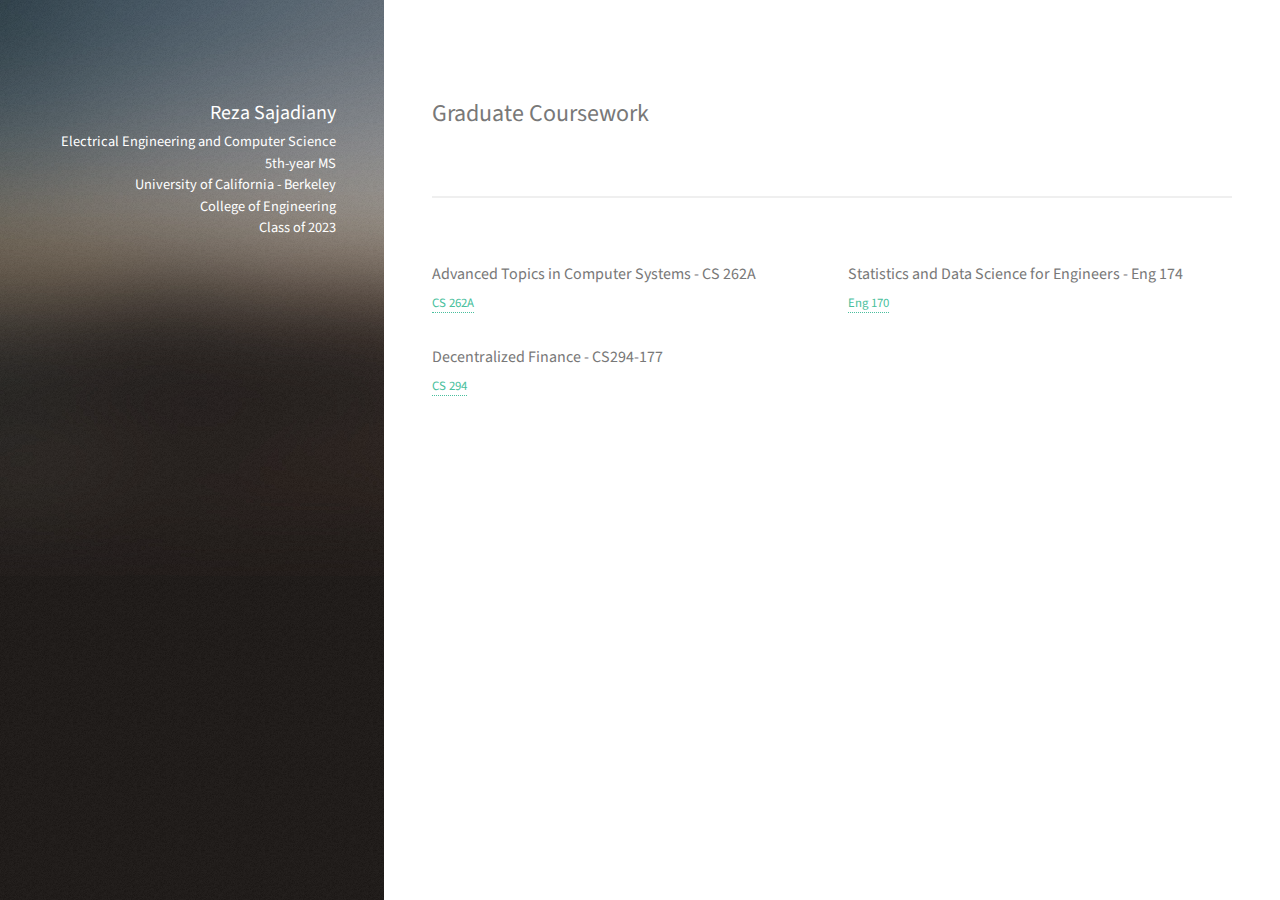
==== commit 1a8b4b97: "new content" ====
--- a/grad.html
+++ b/grad.html
@@ -13,8 +13,10 @@
 	<!-- Header -->
 			<header id="header">
 				<div class="inner">
-					<h1><strong>Reza Sajadiany</strong>
-					<h5>Electrical Engineering and Computer Science 5th-year MS</br>University of California - Berkeley</br>College of Engineering<br>Class of 2023</h5>
+          <a href="./index.html">
+            <h1><strong>Reza Sajadiany</strong>
+            <h5>Electrical Engineering and Computer Science 5th-year MS</br>University of California - Berkeley</br>College of Engineering<br>Class of 2023</h5>
+          </a>
 				</div>
 			</header>
 		<!-- Main -->
@@ -26,16 +28,16 @@
 					<section id="three">
 						<div class="row">
 							<article class="col-6 col-12-xsmall work-item">
-								<h3>Advanced Topics in Computer Systems - CS 262</h3>
-								<p><a href="https://people.eecs.berkeley.edu/~kubitron/courses/cs262a-F21/" target=blank> CS 262A</a></p>
+								<h3>Advanced Topics in Computer Systems - CS 262A</h3>
+								<p><a href="https://people.eecs.berkeley.edu/~kubitron/courses/cs262a-F22/" target=blank> CS 262A</a></p>
 							</article>
 							<article class="col-12-xsmall work-item">
-								<h3>Introduction to Digital Design and Integrated Circuits Lab - EECS 251 LA (ASIC Lab)</h3>
-								<p><a href="https://classes.berkeley.edu/content/2022-fall-eecs-251la-103-lab-103" target=blank> EECS 251 LA</a></p>
+								<h3>Statistics and Data Science for Engineers - Eng 174</h3>
+								<p><a href="https://classes.berkeley.edu/content/2023-spring-engin-178-001-lec-001" target=blank> Eng 170 </a></p>
 							</article>
 							<article class="col-12-xsmall work-item">
-								<h3>User Interface Design and Development - INFO 213</h3>
-								<p><a href="https://classes.berkeley.edu/content/2022-fall-info-213-001-lec-001" target=blank> INFO 214</a></p>
+								<h3>Decentralized Finance - CS294-177</h3>
+								<p><a href="https://rdi.berkeley.edu/berkeley-defi/f22" target=blank> CS 294</a></p>
 							</article>
 						</div>
 					</section>
